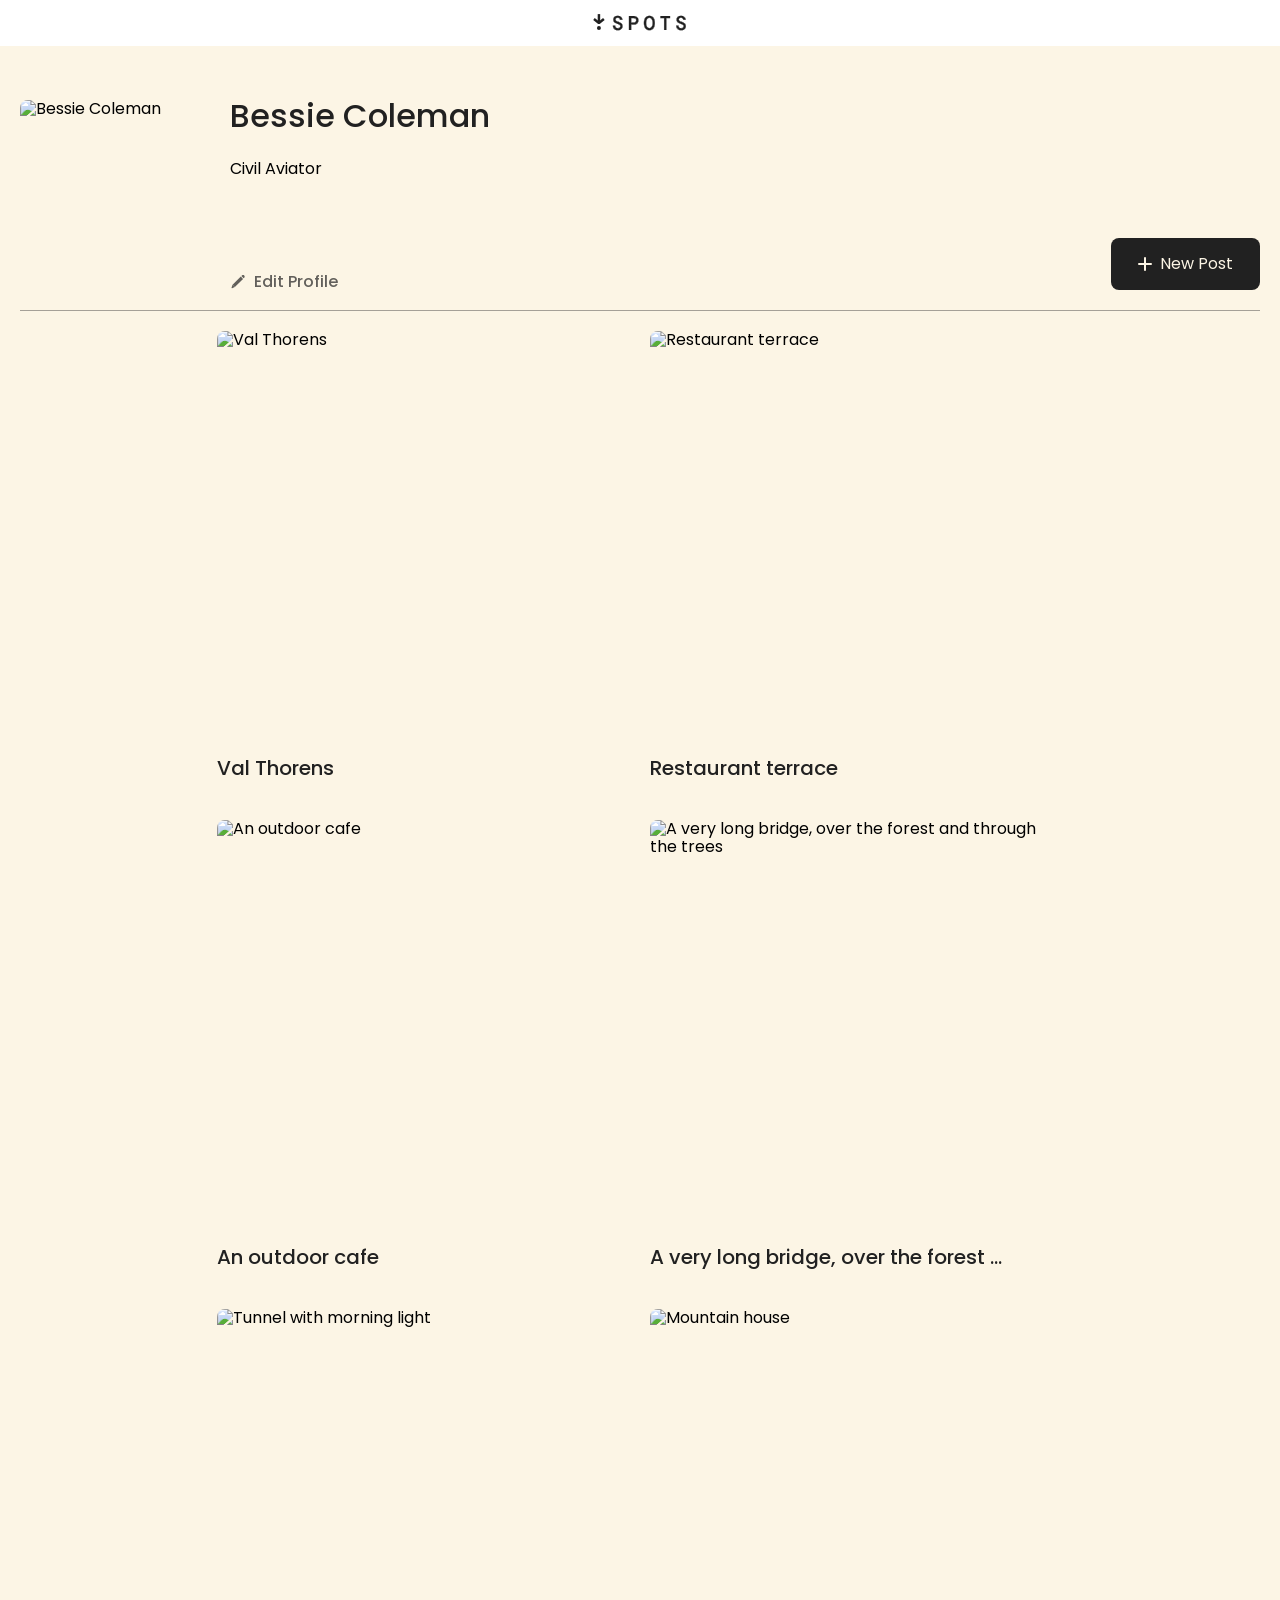
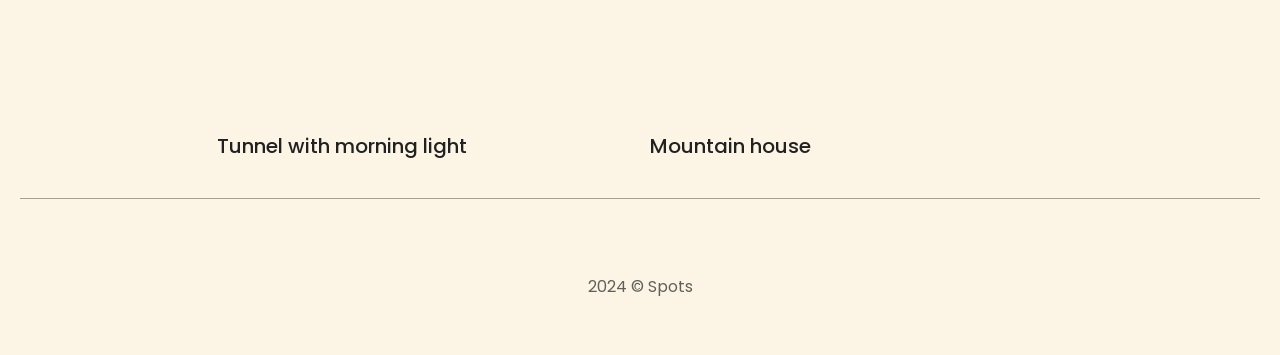
==== index.html @ 75fa5103 "fixed img class name" ====
<!DOCTYPE html>
<html lang="en">
  <head>
    <meta name="viewport" content="width=device-width,initial-scale=1.0" />
    <meta name="author" content="Edgar Carrasco" />
    <meta name="description" content="Description of the Wonderous Café" />
    <meta name="keywords" content="Café, studying, relaxing" />
    <link rel="stylesheet" href="./pages/index.css" />
    <link rel="icon" type="image/x-icon" href="favicon.ico" />
    <title>Spots</title>
  </head>
  <body>
    <div class="page">
      <header class="header">
        <img src="./images/logo.svg" alt="Spot logo" class="header__logo" />
      </header>
      <main class="content">
        <section class="profile page__section">
          <img
            src="./images/avatar.jpg"
            alt="Bessie Coleman"
            class="profile__avatar"
          />
          <div class="profile__column">
            <h1 class="profile__name">Bessie Coleman</h1>
            <p class="profile__description">Civil Aviator</p>
            <button type="button" class="profile__edit-button">
              <img src="./images/pencil.svg" alt="pencil icon" />Edit Profile
            </button>
          </div>
          <button type="button" class="profile__add-button">
            <img src="./images/plus-icon.svg" alt="plus icon" />New Post
          </button>
        </section>
        <section class="cards page__section">
          <ul class="cards__list">
            <template id="card-template">
              <li class="card">
                <img
                  src=""
                  alt=""
                  class="card__image"
                />
                <div class="card__content">
                  <h2 class="card__title"></h2>
                  <button type="button" class="card__like-button"></button>
                </div>
              </li>
            </template>
          </ul>
        </section>
      </main>
      <footer class="footer">
        <p class="footer__title">2024 © Spots</p>
      </footer>
      <div class="modal" id="edit-modal">
        <div class="modal__container">
          <button type="submit" class="modal__close-button"></button>
          <h2 class="modal__title">Edit profile</h2>
          <form name="profile" class="modal__form">
            <label for="profile-name-input" class="modal__label">
              Name
            <input
            id="profile-name-input"
            type="text"
            class="modal__input"
            placeholder="Type your name"/>
          </label>
          <label for="profile-description-input" class="modal__label">
            Description
          <input
          id="profile-description-input"
          type="text"
          class="modal__input"
          placeholder="Describe yourself"/>
        </label>
        <button type="submit" class="modal__submit-button">Save</button>
          </form>
        </div>
      </div>
    </div>
    <script defer src="./scripts/index.js"></script>
  </body>
</html>
---- pages/index.css ----
@import url(../vendor/normalize.css);
@import url(../vendor/fonts.css);
@import url(../blocks/header.css);
@import url(../blocks/page.css);
@import url(../blocks/profile.css);
@import url(../blocks/content.css);
@import url(../blocks/cards.css);
@import url(../blocks/card.css);
@import url(../blocks/footer.css);
@import url(../blocks/modal.css);
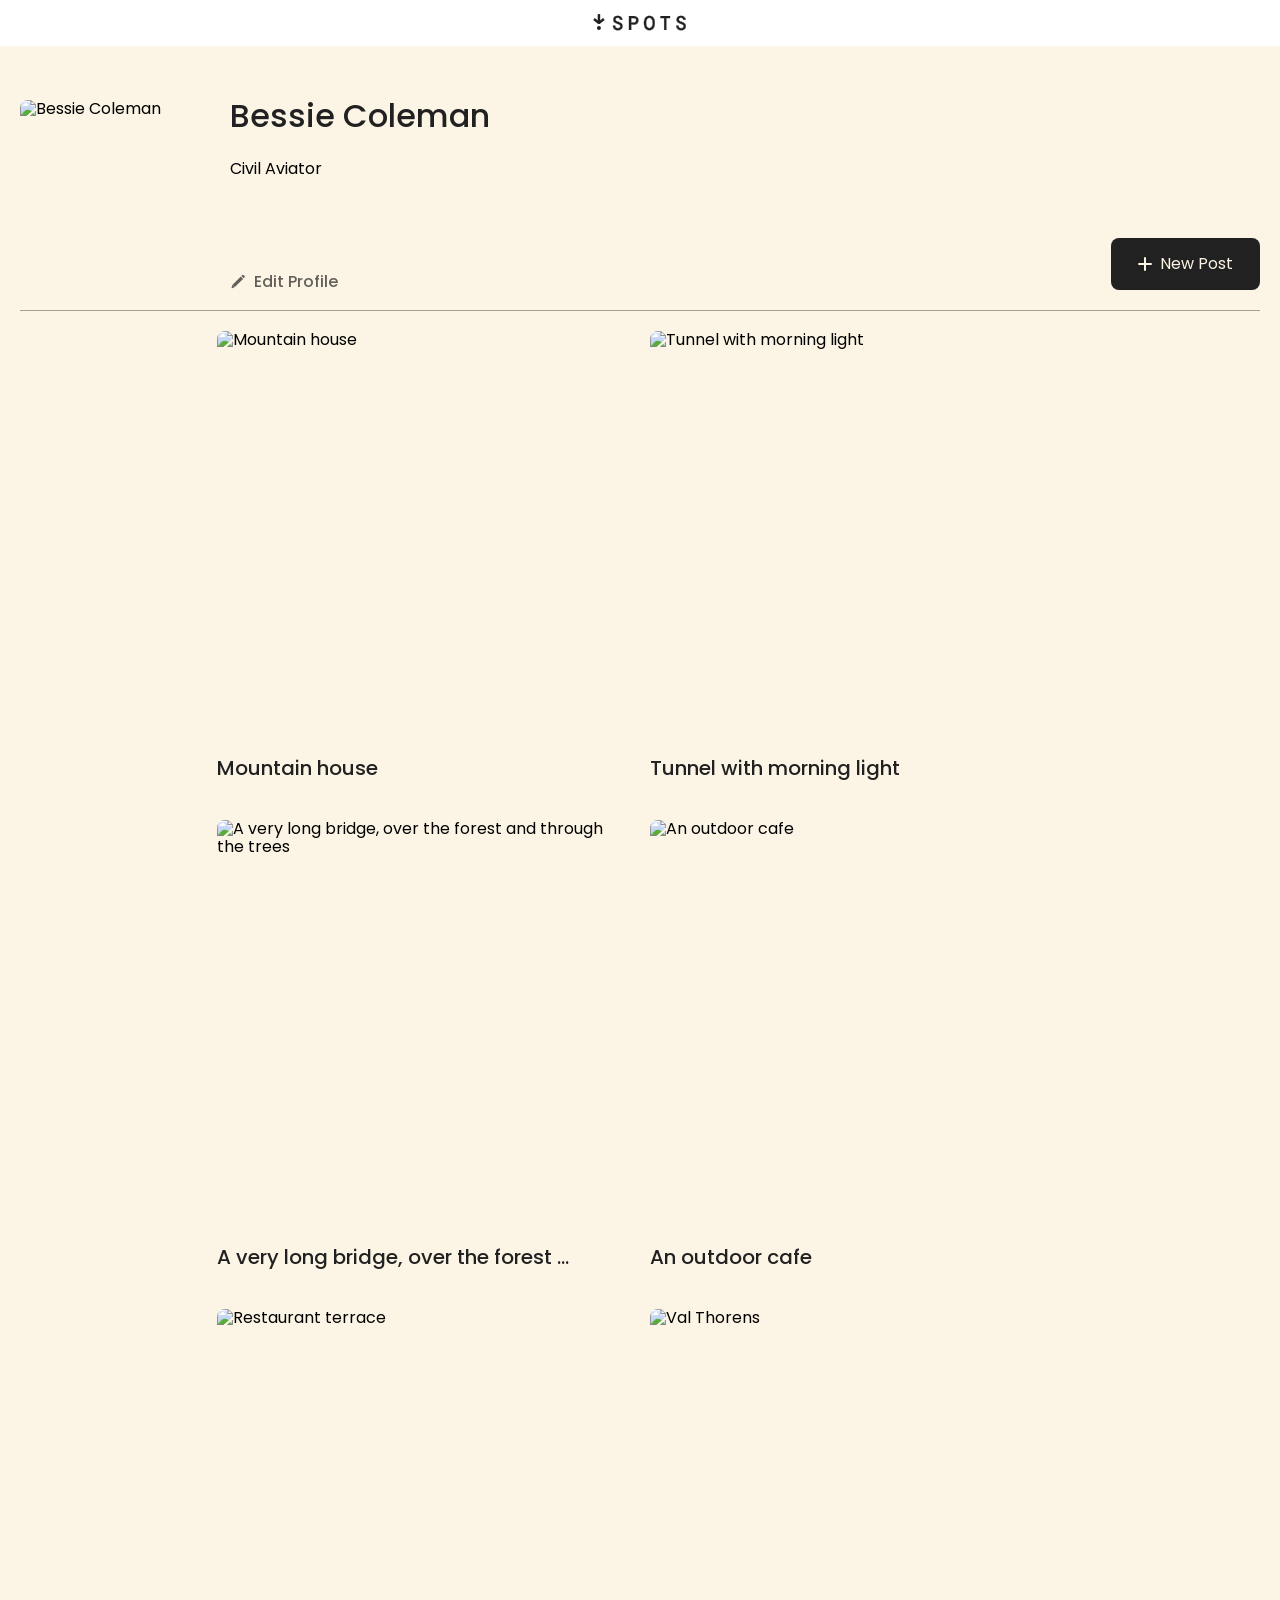
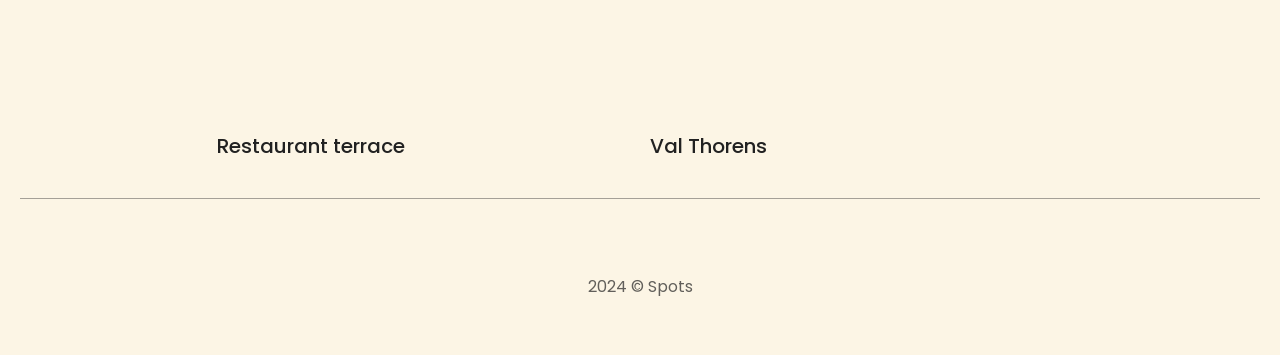
==== commit 73486fac: "like button completed" ====
--- a/index.html
+++ b/index.html
@@ -55,7 +55,7 @@
       </footer>
       <div class="modal" id="edit-modal">
         <div class="modal__container">
-          <button type="submit" class="modal__close-button"></button>
+          <button type="button" class="modal__close-button"></button>
           <h2 class="modal__title">Edit profile</h2>
           <form name="profile" class="modal__form">
             <label for="profile-name-input" class="modal__label">
@@ -78,6 +78,36 @@
           </form>
         </div>
       </div>
+      <div class="modal" id="add-card-modal">
+        <div class="modal__container">
+          <button
+          type="button"
+          class="modal__close-button">
+        </button>
+          <h2 class="modal__title">New post</h2>
+          <form name="profile" class="modal__form" id="add-card-form">
+            <label for="add-card-link-input" class="modal__label">
+              Image link
+            <input
+            id="add-card-link-input"
+            type="url"
+            class="modal__input"
+            name="link"
+            placeholder="Past a link to the picture"/>
+          </label>
+          <label for="add-card-name-input" class="modal__label">
+            Caption
+          <input
+          id="add-card-name-input"
+          type="text"
+          class="modal__input"
+          name="name"
+          placeholder="Type your caption"/>
+        </label>
+        <button type="submit" class="modal__submit-button">Save</button>
+          </form>
+        </div>
+      </div>
     </div>
     <script defer src="./scripts/index.js"></script>
   </body>
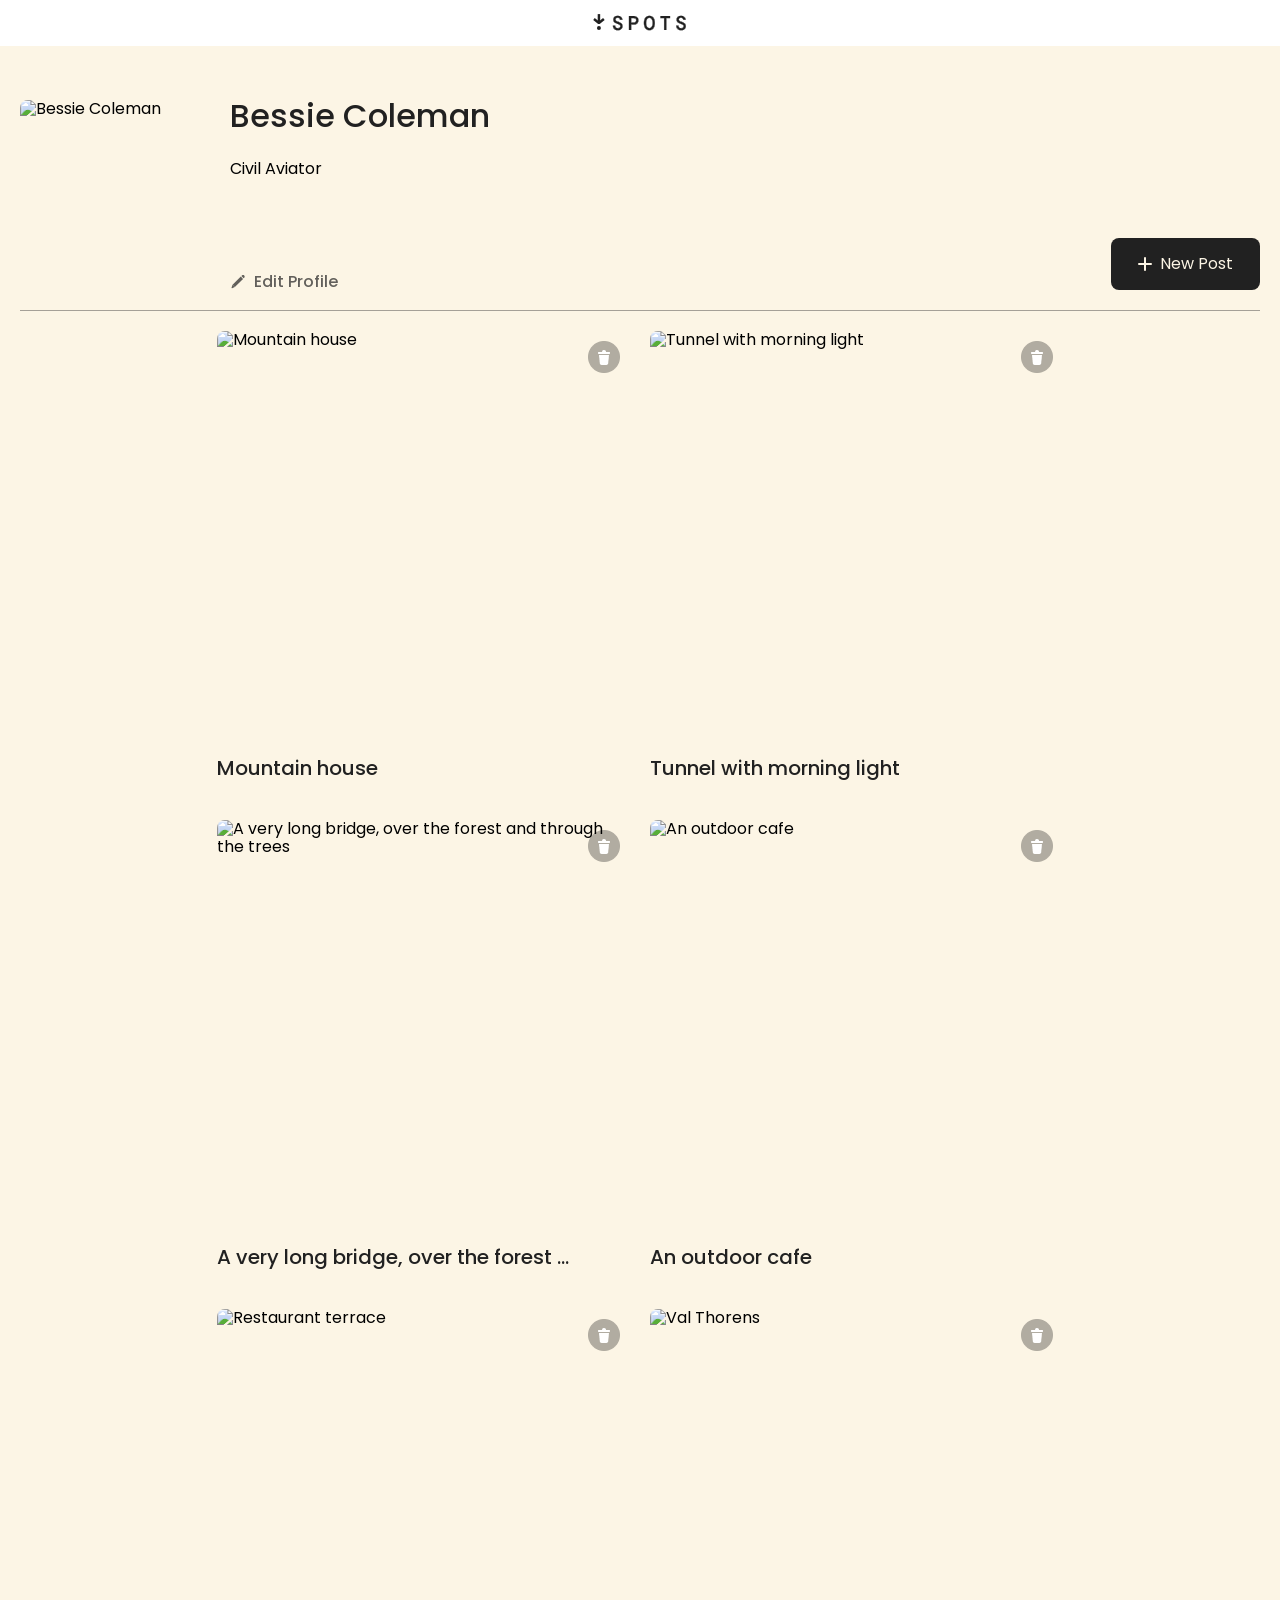
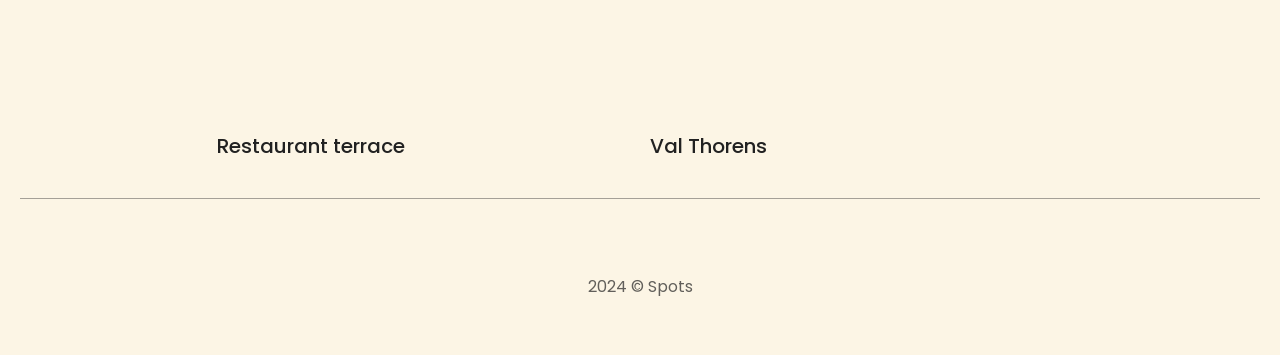
==== commit dd8571ac: "finished 6/7, missing 7/7" ====
--- a/index.html
+++ b/index.html
@@ -40,7 +40,8 @@
                   src=""
                   alt=""
                   class="card__image"
-                />
+                  />
+                  <button type="button" class="card__delete-button"></button>
                 <div class="card__content">
                   <h2 class="card__title"></h2>
                   <button type="button" class="card__like-button"></button>
@@ -109,6 +110,16 @@
         </div>
       </div>
     </div>
+    <div class="modal" id="preview-modal">
+      <div class="modal__content-button modal__content_type_preview">
+        <button
+          type="button"
+          class="modal__close modal__close_type_preview">
+        </button>
+        <img class="modal__image" src="" alt="" />
+        <p class="modal__caption"></p>
+      </div>
+    </div>
     <script defer src="./scripts/index.js"></script>
   </body>
 </html>
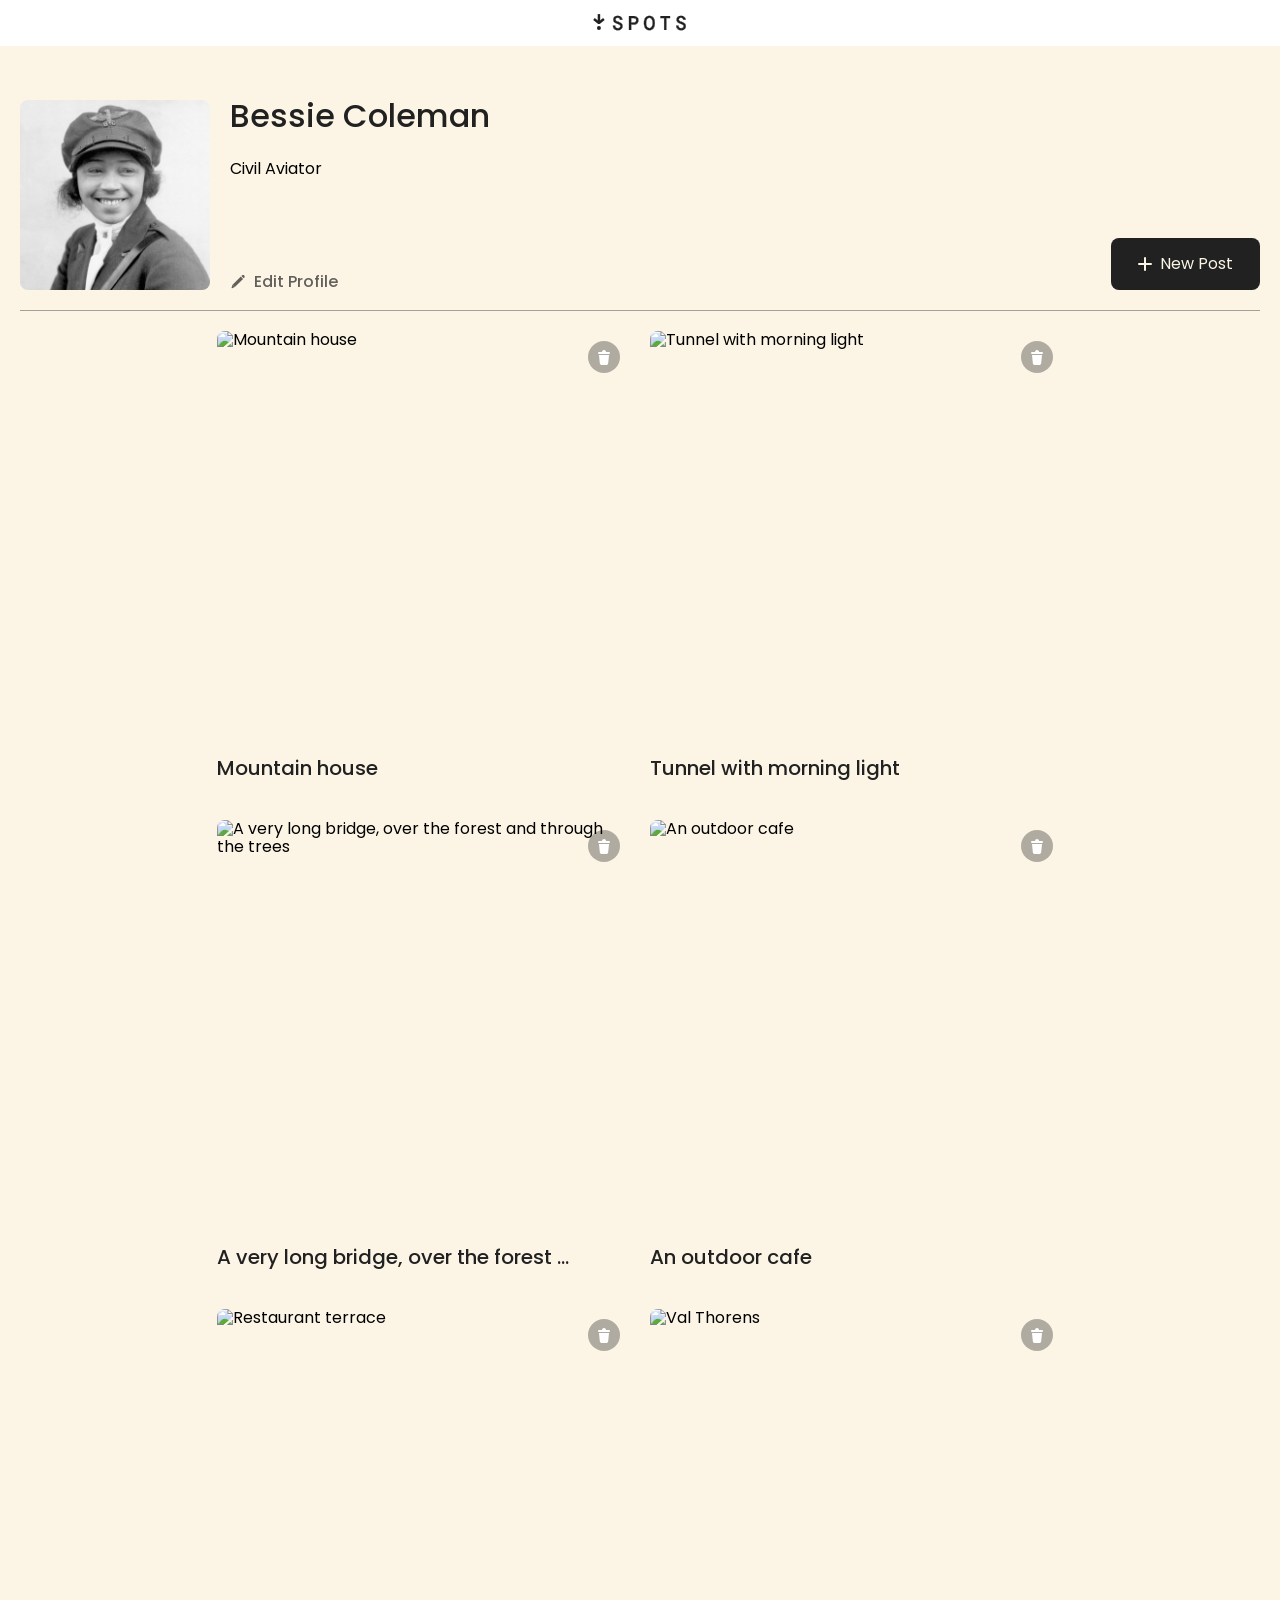
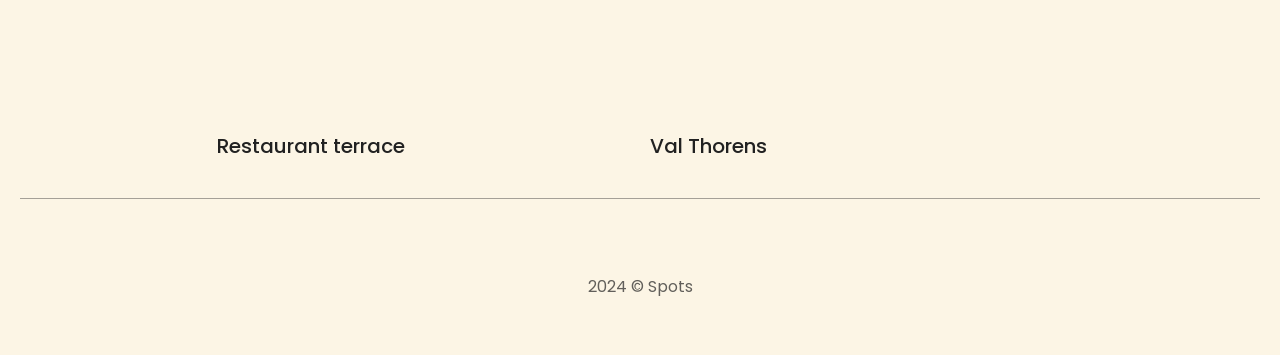
==== commit 858cd7a6: "fixed issues from code review stage 3" ====
--- a/index.html
+++ b/index.html
@@ -17,7 +17,7 @@
       <main class="content">
         <section class="profile page__section">
           <img
-            src="./images/avatar.jpg"
+            src="./images/avatar.svg"
             alt="Bessie Coleman"
             class="profile__avatar"
           />
@@ -36,12 +36,8 @@
           <ul class="cards__list">
             <template id="card-template">
               <li class="card">
-                <img
-                  src=""
-                  alt=""
-                  class="card__image"
-                  />
-                  <button type="button" class="card__delete-button"></button>
+                <img src="" alt="" class="card__image" />
+                <button type="button" class="card__delete-button"></button>
                 <div class="card__content">
                   <h2 class="card__title"></h2>
                   <button type="button" class="card__like-button"></button>
@@ -61,61 +57,62 @@
           <form name="profile" class="modal__form">
             <label for="profile-name-input" class="modal__label">
               Name
-            <input
-            id="profile-name-input"
-            type="text"
-            class="modal__input"
-            placeholder="Type your name"/>
-          </label>
-          <label for="profile-description-input" class="modal__label">
-            Description
-          <input
-          id="profile-description-input"
-          type="text"
-          class="modal__input"
-          placeholder="Describe yourself"/>
-        </label>
-        <button type="submit" class="modal__submit-button">Save</button>
+              <input
+                id="profile-name-input"
+                type="text"
+                class="modal__input"
+                placeholder="Type your name"
+              />
+            </label>
+            <label for="profile-description-input" class="modal__label">
+              Description
+              <input
+                id="profile-description-input"
+                type="text"
+                class="modal__input"
+                placeholder="Describe yourself"
+              />
+            </label>
+            <button type="submit" class="modal__submit-button">Save</button>
           </form>
         </div>
       </div>
       <div class="modal" id="add-card-modal">
         <div class="modal__container">
-          <button
-          type="button"
-          class="modal__close-button">
-        </button>
+          <button type="button" class="modal__close-button"></button>
           <h2 class="modal__title">New post</h2>
           <form name="profile" class="modal__form" id="add-card-form">
             <label for="add-card-link-input" class="modal__label">
               Image link
-            <input
-            id="add-card-link-input"
-            type="url"
-            class="modal__input"
-            name="link"
-            placeholder="Past a link to the picture"/>
-          </label>
-          <label for="add-card-name-input" class="modal__label">
-            Caption
-          <input
-          id="add-card-name-input"
-          type="text"
-          class="modal__input"
-          name="name"
-          placeholder="Type your caption"/>
-        </label>
-        <button type="submit" class="modal__submit-button">Save</button>
+              <input
+                id="add-card-link-input"
+                type="url"
+                class="modal__input"
+                name="link"
+                placeholder="Past a link to the picture"
+              />
+            </label>
+            <label for="add-card-name-input" class="modal__label">
+              Caption
+              <input
+                id="add-card-name-input"
+                type="text"
+                class="modal__input"
+                name="name"
+                placeholder="Type your caption"
+              />
+            </label>
+            <button type="submit" class="modal__submit-button">Save</button>
           </form>
         </div>
       </div>
     </div>
     <div class="modal" id="preview-modal">
-      <div class="modal__content-button modal__content_type_preview">
+      <div class="modal__preview-container">
         <button
           type="button"
-          class="modal__close modal__close_type_preview">
-        </button>
+          class="modal__close-button modal__close-button_type_preview"
+        ></button>
         <img class="modal__image" src="" alt="" />
         <p class="modal__caption"></p>
       </div>
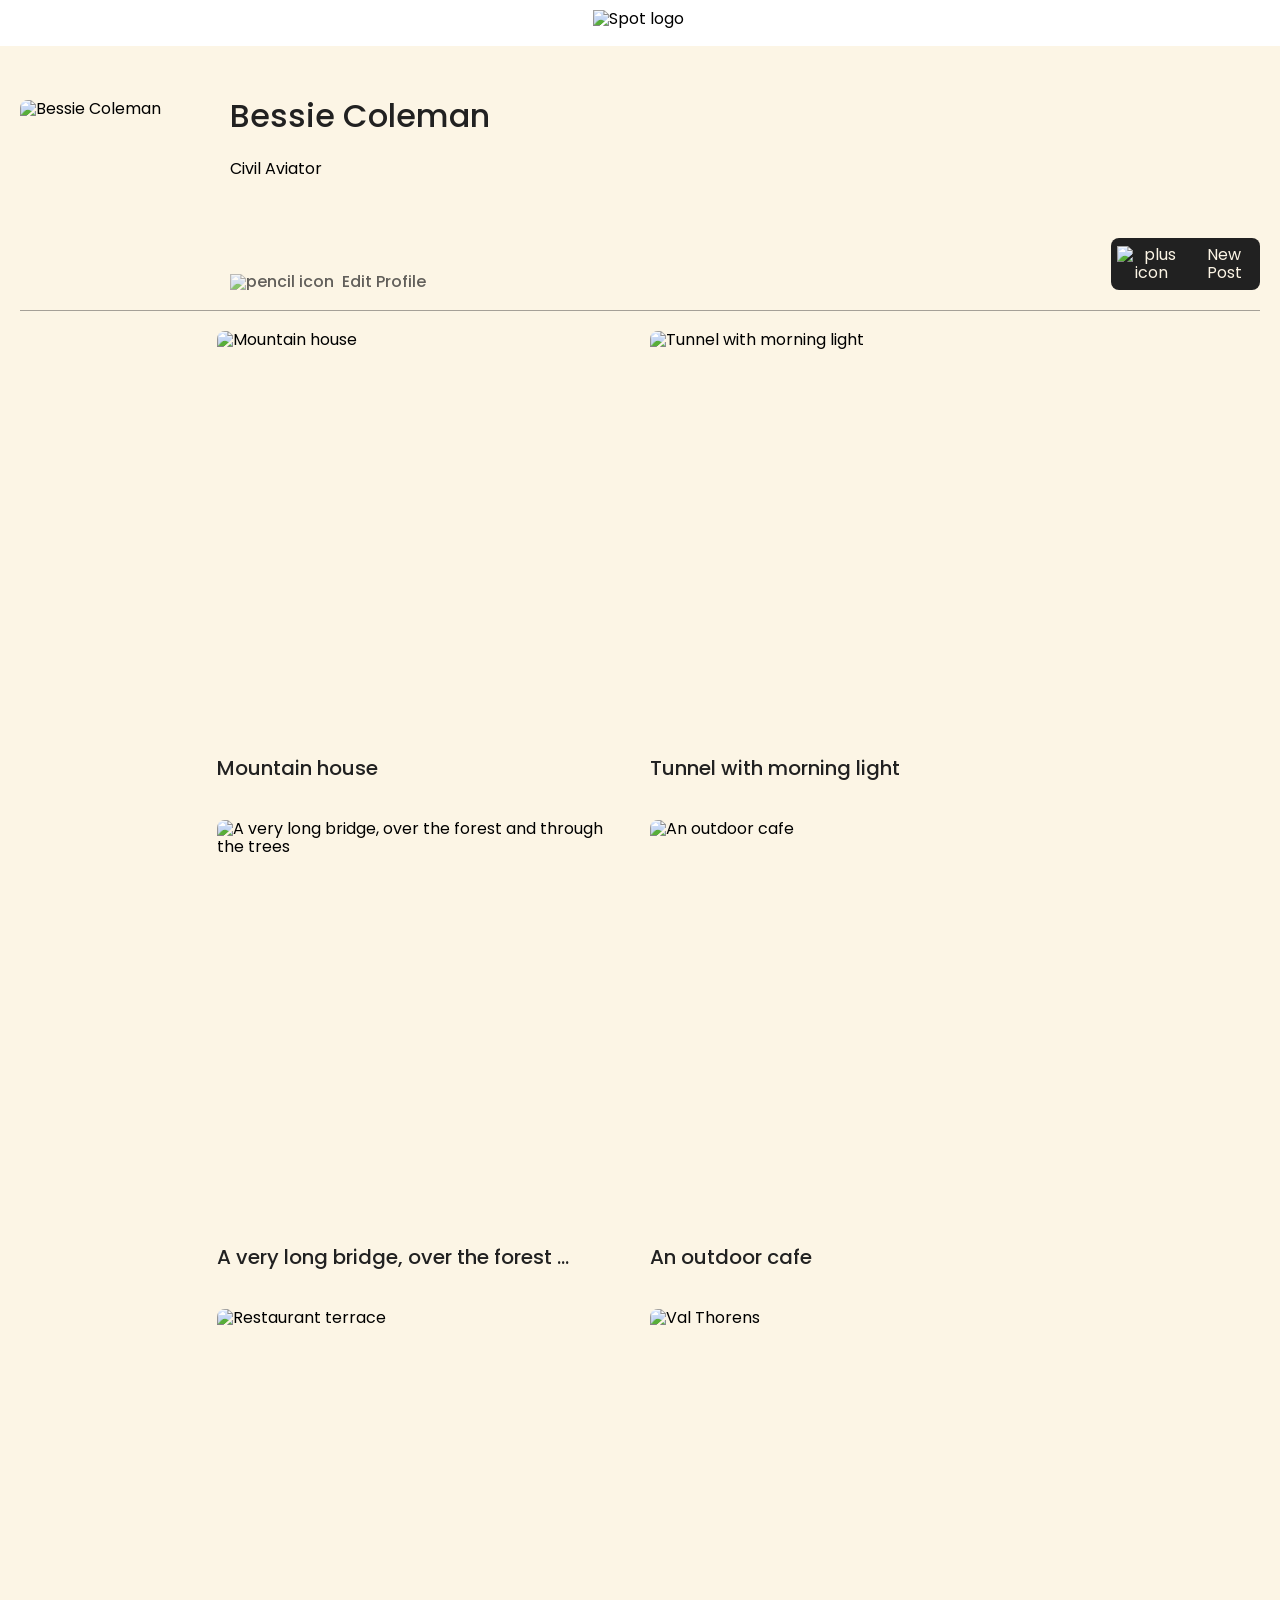
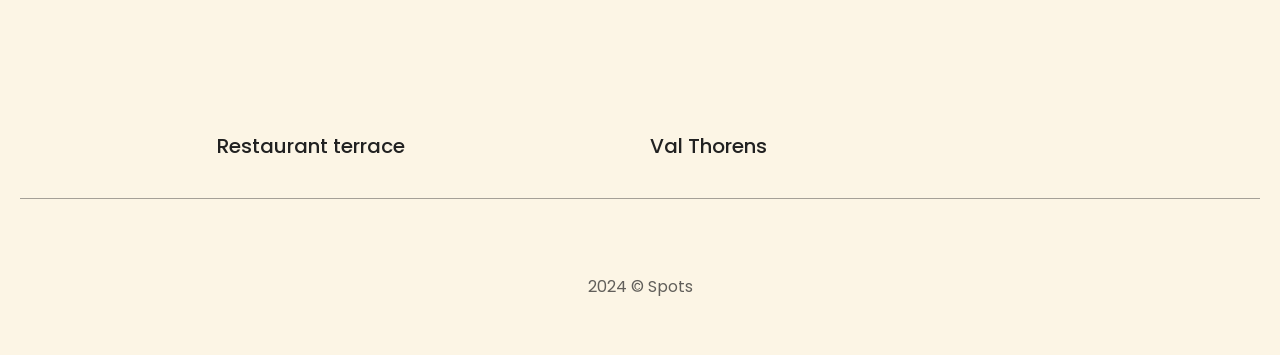
==== commit d89f6fce: "project 6 completed up to part 4" ====
--- a/index.html
+++ b/index.html
@@ -62,7 +62,11 @@
                 type="text"
                 class="modal__input"
                 placeholder="Type your name"
+                minlength="2"
+                maxlength="40"
+                required
               />
+              <span id="profile-name-input-error" class="modal__error"></span>
             </label>
             <label for="profile-description-input" class="modal__label">
               Description
@@ -71,7 +75,11 @@
                 type="text"
                 class="modal__input"
                 placeholder="Describe yourself"
+                minlength="2"
+                maxlength="200"
+                required
               />
+              <span id="profile-description-input-error" class="modal__error"></span>
             </label>
             <button type="submit" class="modal__submit-button">Save</button>
           </form>
@@ -90,7 +98,9 @@
                 class="modal__input"
                 name="link"
                 placeholder="Past a link to the picture"
+                required
               />
+              <span id="add-card-link-input-error" class="modal__error"></span>
             </label>
             <label for="add-card-name-input" class="modal__label">
               Caption
@@ -100,7 +110,11 @@
                 class="modal__input"
                 name="name"
                 placeholder="Type your caption"
+                minlength="2"
+                maxlength="30"
+                required
               />
+              <span id="add-card-name-input-error" class="modal__error"></span>
             </label>
             <button type="submit" class="modal__submit-button">Save</button>
           </form>
@@ -117,6 +131,7 @@
         <p class="modal__caption"></p>
       </div>
     </div>
+    <script defer src="./scripts/validation.js"></script>
     <script defer src="./scripts/index.js"></script>
   </body>
 </html>
